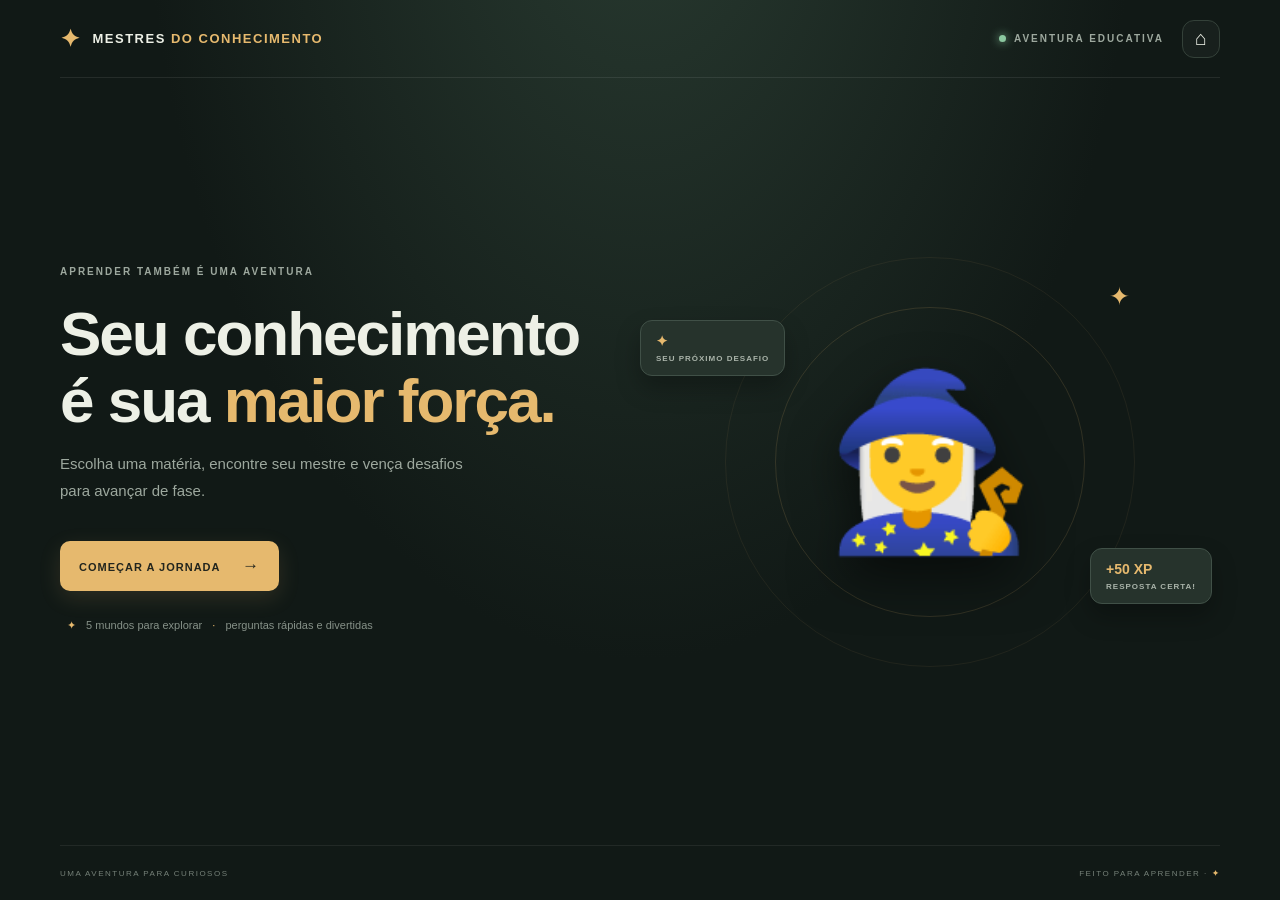
==== Mestres-do-Conhecimento-Novo/frontend/index.html @ e9094bcf "Add files via upload" ====
<!doctype html>
<html lang="pt-BR">
  <head>
    <meta charset="utf-8">
    <meta name="viewport" content="width=device-width,initial-scale=1">
    <meta name="theme-color" content="#17201d">
    <title>Mestres do Conhecimento</title>
    <link rel="stylesheet" href="style.css">
  </head>
  <body>
    <main class="app-shell">
      <header class="topbar">
        <a class="brand" href="#inicio">
          <span class="brand-mark">✦</span>
          <span>MESTRES <i>DO CONHECIMENTO</i>
          </span>
        </a>
        <div class="top-actions">
          <span class="online">
            <b></b> AVENTURA EDUCATIVA</span>
          <button class="sound-button" id="home-button" aria-label="Voltar ao início">⌂</button>
        </div>
      </header>

      <!-- Tela de entrada do jogo -->
      <section id="home-screen" class="screen home-screen">
        <div class="hero-copy">
          <span class="eyebrow">APRENDER TAMBÉM É UMA AVENTURA</span>
          <h1>Seu conhecimento<br>é sua <em>maior força.</em>
          </h1>
          <p>Escolha uma matéria, encontre seu mestre e vença desafios para avançar de fase.</p>
          <button class="primary-button" id="begin-button">COMEÇAR A JORNADA <span>→</span>
          </button>
          <div class="home-note">
            <span>✦</span> 5 mundos para explorar <span>·</span> perguntas rápidas e divertidas</div>
        </div>
        <div class="home-art" aria-hidden="true">
          <div class="sun-orbit orbit-one"></div>
          <div class="sun-orbit orbit-two"></div>
          <div class="big-star">✦</div>
          <div class="home-mascot">🧙‍♀️</div>
          <div class="floating-card card-top">✦ <small>SEU PRÓXIMO DESAFIO</small>
          </div>
          <div class="floating-card card-bottom">+50 XP <small>RESPOSTA CERTA!</small>
          </div>
        </div>
      </section>


      <!-- Lobby para escolher uma matéria -->
      <section id="select-screen" class="screen select-screen hidden">
        <div class="section-heading">
          <button class="text-back" data-screen="home">← Início</button>
          <span class="eyebrow">ESCOLHA SEU CAMINHO</span>
          <h1>Qual matéria vamos <em>desvendar?</em>
          </h1>
          <p>Conheça os heróis, escolha um mundo e prepare-se para enfrentar o chefe final.</p>
          <div class="lobby-count">
            <span>✦ 5 HERÓIS</span>
            <span>⚔ 25 MONSTROS</span>
            <span>👑 5 CHEFES FINAIS</span>
          </div>
        </div>
        <div class="subject-grid" id="subject-grid">
          <div class="loading">Carregando mundos...</div>
        </div>
      </section>


      <!-- Arena, pergunta e indicadores da partida -->
      <section id="game-screen" class="screen game-screen hidden">
        <div class="game-toolbar">
          <button class="text-back" id="change-subject">← Trocar matéria</button>
          <div class="round-pill" id="round-pill">DESAFIO 1</div>
          <button class="sound-button" id="restart-button" title="Recomeçar matéria">↻</button>
        </div>
        <div class="game-layout">
          <section class="battle-card">
            <div class="battle-meta">
              <span id="game-subject" class="subject-label">MATÉRIA</span>
              <span id="phase-label">FASE 1 / 5</span>
            </div>
            <div class="arena" id="arena">
              <div class="scene-backdrop" id="scene-backdrop">
                <span class="scene-label" id="scene-label"></span>
                <div class="scene-illustration" id="scene-illustration"></div>
                <div class="scene-items" id="scene-items"></div>
              </div>
              <div class="arena-glow"></div>
              <div class="character hero-character">
                <div id="hero-avatar" class="avatar hero-avatar" role="img" aria-label="Herói"></div>
                <strong id="hero-name">MESTRE</strong>
                <small id="hero-role">GUARDIÃO</small>
                <div class="health-meta">
                  <span>VIDA</span>
                  <b id="hero-hp-value">100 / 100</b>
                </div>
                <div class="health">
                  <i id="hero-health"></i>
                </div>
              </div>
              <div class="versus">VS</div>
              <div class="character boss-character">
                <div id="boss-avatar" class="avatar boss-avatar" role="img" aria-label="Monstro"></div>
                <strong id="boss-name">DESAFIO</strong>
                <small id="boss-role">MONSTRO DA FASE</small>
                <div class="health-meta">
                  <span>VIDA</span>
                  <b id="boss-hp-value">100 / 100</b>
                </div>
                <div class="health boss-health">
                  <i id="boss-health"></i>
                </div>
              </div>
            </div>
            <div class="quiz-area">
              <div class="quiz-title">
                <div>
                  <span class="eyebrow" id="question-kicker">PERGUNTA DO MESTRE</span>
                  <h2 id="question-text">Carregando pergunta...</h2>
                </div>
                <span id="reward" class="reward">+50 XP</span>
              </div>
              <div id="options" class="options-grid"></div>
              <div class="quiz-footer">
                <p id="feedback" aria-live="polite">Escolha uma resposta para atacar.</p>
                <div class="timer-wrap">
                  <span>⏱</span>
                  <b id="timer">30</b>
                  <small>SEG</small>
                </div>
              </div>
              <div class="helper-row">
                <button id="hint-button">💡 Mostrar dica</button>
                <button id="next-button" class="primary-button hidden">PRÓXIMA PERGUNTA →</button>
                <button id="leave-button" class="subtle-button">Sair do desafio</button>
              </div>
            </div>
          </section>

          <aside class="progress-card">
            <span class="eyebrow">SUA JORNADA</span>
            <h3 id="aside-subject">Escolha uma matéria</h3>
            <div class="xp-row">
              <span>Experiência</span>
              <b>
                <span id="xp">0</span> XP</b>
            </div>
            <div class="xp-track">
              <i id="xp-fill"></i>
            </div>
            <div class="progress-line">
              <span>Acertos</span>
              <b id="correct-count">0</b>
            </div>
            <div class="progress-line">
              <span>Desafios</span>
              <b id="challenge-count">0 / 5</b>
            </div>
            <div class="streak-box">
              <span>✦</span>
              <div>
                <b id="streak-count">0 em sequência</b>
                <small>Continue assim!</small>
              </div>
            </div>
            <div class="tip-box">
              <b>✧ DICA DO MESTRE</b>
              <p>Leia cada alternativa com calma. Você consegue!</p>
            </div>
          </aside>
        </div>

        <!-- Aproveitamento e revisão das respostas erradas -->
        <section id="phase-results" class="phase-results hidden" aria-live="polite">
          <div class="result-content">
            <span id="result-mark" class="result-mark">✦</span>
            <span id="result-eyebrow" class="eyebrow">FASE CONCLUÍDA</span>
            <h2 id="result-title">Sua jornada continua</h2>
            <p id="result-message" class="result-message"></p>
            <div class="result-subject">
              <span>APROVEITAMENTO EM</span>
              <strong id="result-subject">Matéria</strong>
            </div>
            <div class="accuracy-card">
              <div class="accuracy-heading">
                <span>Respostas corretas</span>
                <strong id="result-accuracy">0%</strong>
              </div>
              <div class="accuracy-track">
                <i id="result-progress"></i>
              </div>
              <p>
                <b id="result-correct">0 de 0</b> respostas corretas</p>
            </div>
            <div class="result-stats">
              <div>
                <span>✦</span>
                <b id="result-xp">0 XP</b>
                <small>experiência ganha</small>
              </div>
              <div>
                <span>⚡</span>
                <b id="result-streak">0</b>
                <small>maior sequência correta</small>
              </div>
            </div>
            <p id="result-boss" class="result-boss"></p>
            <p id="all-correct-note" class="all-correct-note hidden">Você acertou todas as perguntas!</p>
            <div id="wrong-answers" class="wrong-answers hidden">
              <h3>Revise as respostas que você errou</h3>
              <div id="wrong-answer-list"></div>
            </div>
            <div class="result-actions">
              <button id="result-retry" class="primary-button">JOGAR DE NOVO <span>↻</span>
              </button>
              <button id="result-lobby" class="subtle-button">ESCOLHER OUTRA MATÉRIA →</button>
            </div>
          </div>
        </section>

      </section>


      <!-- Rodapé do jogo -->
      <footer>
        <span>UMA AVENTURA PARA CURIOSOS</span>
        <span>FEITO PARA APRENDER · <b>✦</b>
        </span>
      </footer>
    </main>

    <!-- Mensagens temporárias do jogo -->
    <div id="toast" class="toast" role="status"></div>
    <script src="app.js"></script>
  </body>
</html>
---- Mestres-do-Conhecimento-Novo/frontend/style.css ----
/* Cores e estilos compartilhados */
:root {
  --ink: #edf0e6;
  --muted: #9da89e;
  --panel: #1b2420;
  --line: #344139;
  --gold: #e6b96e;
  --green: #8bc8a0;
  --red: #dd786d
}

* {
  box-sizing: border-box
}

body {
  margin: 0;
  background: radial-gradient(ellipse at 50% -20%,#293b31,#111916 55%);
  color: var(--ink);
  font-family: Inter,"Segoe UI",sans-serif;
  min-height: 100vh
}

.app-shell {
  width: min(1160px,calc(100% - 48px));
  min-height: 100vh;
  margin: auto;
  display: flex;
  flex-direction: column
}

.topbar {
  height: 78px;
  border-bottom: 1px solid #ffffff15;
  display: flex;
  align-items: center;
  justify-content: space-between
}

.brand {
  display: flex;
  gap: 11px;
  align-items: center;
  color: var(--ink);
  text-decoration: none;
  font-size: 13px;
  font-weight: 900;
  letter-spacing: 1.5px
}

.brand i {
  font-style: normal;
  color: var(--gold)
}

.brand-mark {
  color: var(--gold);
  font-size: 24px
}

.top-actions {
  display: flex;
  align-items: center;
  gap: 18px
}

.online,.eyebrow {
  font-size: 10px;
  letter-spacing: 2px;
  color: var(--muted);
  font-weight: 800
}

.online {
  display: flex;
  align-items: center;
  gap: 8px
}

.online b {
  width: 7px;
  height: 7px;
  border-radius: 50%;
  background: var(--green);
  box-shadow: 0 0 10px var(--green)
}

button {
  font: inherit;
  cursor: pointer
}

.sound-button {
  width: 38px;
  height: 38px;
  border-radius: 12px;
  border: 1px solid var(--line);
  background: #ffffff08;
  color: var(--ink);
  font-size: 20px
}

.screen {
  flex: 1;
  animation: appear .35s ease
}

@keyframes appear {
  from {
    opacity: 0;
    transform: translateY(8px)
  }
  to {
    opacity: 1;
    transform: none
  }
}

.hidden {
  display: none!important
}

/* Tela inicial e lobby */
.home-screen {
  display: grid;
  grid-template-columns: 1fr 1fr;
  align-items: center;
  min-height: 600px
}

.hero-copy {
  padding: 30px 0 60px
}

.hero-copy h1,.section-heading h1 {
  font-size: clamp(38px,5vw,62px);
  line-height: 1.08;
  letter-spacing: -2px;
  margin: 22px 0 16px
}

.hero-copy h1 em,.section-heading h1 em {
  font-style: normal;
  color: var(--gold)
}

.hero-copy p,.section-heading p {
  color: var(--muted);
  font-size: 15px;
  line-height: 1.8;
  max-width: 430px
}

.primary-button {
  background: var(--gold);
  border: 0;
  color: #22251e;
  padding: 15px 19px;
  border-radius: 10px;
  font-size: 11px;
  font-weight: 900;
  letter-spacing: 1px;
  box-shadow: 0 7px 22px #e6b96e22
}

.primary-button span {
  font-size: 17px;
  margin-left: 18px
}

.hero-copy>.primary-button {
  margin-top: 22px
}

.home-note {
  margin-top: 28px;
  color: #869188;
  font-size: 11px
}

.home-note span {
  color: var(--gold);
  padding: 0 7px
}

.home-art {
  height: 420px;
  position: relative;
  display: grid;
  place-items: center
}

.sun-orbit {
  position: absolute;
  border: 1px solid #e6b96e25;
  border-radius: 50%;
  width: 310px;
  height: 310px
}

.orbit-two {
  width: 410px;
  height: 410px;
  border-color: #e6b96e12
}

.big-star {
  position: absolute;
  top: 30px;
  right: 90px;
  font-size: 25px;
  color: var(--gold)
}

.home-mascot {
  position: relative;
  font-size: 170px;
  filter: drop-shadow(0 20px 25px #0008);
  z-index: 2
}

.floating-card {
  position: absolute;
  background: #26332c;
  border: 1px solid #405047;
  padding: 12px 15px;
  border-radius: 12px;
  color: var(--gold);
  font-size: 14px;
  font-weight: 900;
  z-index: 3;
  box-shadow: 0 12px 25px #0004
}

.floating-card small {
  display: block;
  color: #aab4aa;
  font-size: 8px;
  letter-spacing: 1px;
  margin-top: 5px
}

.card-top {
  top: 68px;
  left: 0
}

.card-bottom {
  right: 8px;
  bottom: 68px
}

.select-screen {
  padding: 45px 0
}

.section-heading {
  text-align: center
}

.section-heading h1 {
  font-size: 42px;
  margin: 15px 0 10px
}

.section-heading p {
  margin: 0 auto
}

.text-back {
  border: 0;
  background: none;
  color: var(--muted);
  font-size: 12px;
  font-weight: 700
}

.section-heading .text-back {
  position: absolute;
  left: max(24px,calc((100vw - 1160px)/2));
  top: 105px
}

.subject-grid {
  display: grid;
  grid-template-columns: repeat(5,1fr);
  gap: 14px;
  margin-top: 50px
}

.subject-card {
  --accent: var(--gold);
  text-align: left;
  background: linear-gradient(145deg,#25322b,#1b2420);
  border: 1px solid var(--line);
  border-radius: 17px;
  padding: 18px;
  color: var(--ink);
  min-height: 210px;
  transition: .2s;
  position: relative;
  overflow: hidden
}

.subject-card:hover {
  transform: translateY(-5px);
  border-color: var(--accent);
  box-shadow: 0 12px 30px #0003
}

.subject-icon {
  font-size: 28px;
  color: var(--accent)
}

.subject-avatar {
  font-size: 49px;
  margin: 13px 0 7px;
  display: block;
  filter: drop-shadow(0 8px 8px #0005)
}

.subject-card h3 {
  margin: 0 0 4px;
  font-size: 15px
}

.subject-card p {
  margin: 0;
  color: var(--muted);
  font-size: 9px;
  letter-spacing: 1px
}

.card-arrow {
  position: absolute;
  right: 17px;
  bottom: 17px;
  color: var(--accent)
}

.loading {
  grid-column: 1/-1;
  text-align: center;
  color: var(--muted)
}

.game-screen {
  padding: 22px 0 32px
}

.game-toolbar {
  display: flex;
  align-items: center;
  justify-content: space-between;
  margin-bottom: 18px
}

.round-pill {
  font-size: 10px;
  letter-spacing: 1.5px;
  color: var(--gold);
  border: 1px solid #e6b96e44;
  border-radius: 50px;
  padding: 9px 14px
}

.game-layout {
  display: grid;
  grid-template-columns: minmax(0,1fr) 245px;
  gap: 18px
}

.battle-card,.progress-card {
  background: var(--panel);
  border: 1px solid var(--line);
  border-radius: 17px;
  overflow: hidden
}

.battle-meta {
  height: 47px;
  padding: 0 20px;
  display: flex;
  align-items: center;
  justify-content: space-between;
  border-bottom: 1px solid #ffffff0e;
  color: var(--muted);
  font-size: 9px;
  letter-spacing: 1.4px
}

.subject-label {
  color: var(--gold);
  font-weight: 900
}

/* Arena, personagens e perguntas */
.arena {
  height: 235px;
  background: radial-gradient(ellipse at 50% 100%,#415541,#28392f 42%,#1b2923 80%);
  display: flex;
  align-items: end;
  justify-content: space-around;
  padding: 15px 12%;
  position: relative;
  overflow: hidden
}

.arena:before,.arena:after {
  content: "";
  position: absolute;
  bottom: -100px;
  border-radius: 50%;
  width: 250px;
  height: 180px;
  background: #18251e
}

.arena:before {
  left: -30px
}

.arena:after {
  right: -25px;
  width: 300px;
  background: #1b2b21
}

.arena-glow {
  position: absolute;
  left: 50%;
  top: 20px;
  width: 130px;
  height: 130px;
  transform: translateX(-50%);
  background: #e6b96e15;
  filter: blur(18px);
  border-radius: 50%
}

.character {
  position: relative;
  z-index: 1;
  display: flex;
  align-items: center;
  flex-direction: column;
  width: 34%
}

.avatar {
  font-size: 80px;
  height: 105px;
  line-height: 105px;
  filter: drop-shadow(0 12px 8px #0008);
  animation: float 3s ease-in-out infinite
}

.boss-avatar {
  animation-delay: -1.5s
}

.character strong {
  font-size: 10px;
  letter-spacing: 1px
}

.character small {
  font-size: 8px;
  letter-spacing: 1px;
  color: #aab5aa;
  margin: 5px 0 7px
}

.health {
  width: min(130px,90%);
  height: 6px;
  background: #101713;
  border-radius: 10px;
  overflow: hidden
}

.health i {
  display: block;
  width: 100%;
  height: 100%;
  background: var(--green);
  transition: width .4s
}

.boss-health i {
  background: var(--red)
}

.versus {
  position: absolute;
  top: 52px;
  left: 50%;
  transform: translateX(-50%);
  color: #f1dba8;
  font-size: 13px;
  font-weight: 900;
  letter-spacing: 3px
}

.quiz-area {
  padding: 21px 24px 17px
}

.quiz-title {
  display: flex;
  justify-content: space-between;
  gap: 18px;
  align-items: center
}

.quiz-title h2 {
  font-size: 19px;
  line-height: 1.4;
  margin: 7px 0 0
}

.reward {
  color: var(--green);
  font-size: 11px;
  font-weight: 900;
  background: #8bc8a015;
  padding: 9px 11px;
  border-radius: 8px;
  white-space: nowrap
}

.options-grid {
  display: grid;
  grid-template-columns: 1fr 1fr;
  gap: 9px;
  margin: 18px 0 12px
}

.option {
  background: #222d27;
  border: 1px solid #3a4940;
  color: var(--ink);
  padding: 12px;
  border-radius: 10px;
  text-align: left;
  font-size: 12px;
  transition: .18s
}

.option:hover:not(:disabled) {
  border-color: var(--gold);
  background: #2b382f
}

.option:disabled {
  cursor: default
}

.option .letter {
  color: var(--gold);
  font-weight: 900;
  padding-right: 10px
}

.option.correct {
  border-color: var(--green);
  background: #8bc8a01a
}

.option.wrong {
  border-color: var(--red);
  background: #dd786d18
}

.quiz-footer {
  display: flex;
  align-items: center;
  justify-content: space-between;
  min-height: 30px
}

.quiz-footer p {
  color: var(--muted);
  font-size: 11px;
  margin: 0
}

.timer-wrap {
  display: flex;
  align-items: center;
  gap: 4px;
  color: var(--gold)
}

.timer-wrap b {
  font-size: 15px
}

.timer-wrap small {
  font-size: 8px;
  color: var(--muted)
}

.helper-row {
  display: flex;
  align-items: center;
  gap: 10px;
  margin-top: 14px
}

.helper-row button {
  font-size: 10px;
  padding: 10px 13px;
  border-radius: 8px
}

.helper-row #hint-button {
  color: var(--gold);
  background: #e6b96e12;
  border: 1px solid #e6b96e35
}

.helper-row .primary-button {
  margin-left: auto
}

.subtle-button {
  background: none;
  border: 0;
  color: var(--muted)
}

.progress-card {
  padding: 21px
}

.progress-card h3 {
  margin: 9px 0 23px;
  font-size: 19px
}

.xp-row,.progress-line {
  display: flex;
  justify-content: space-between;
  font-size: 11px;
  margin: 13px 0;
  color: var(--muted)
}

.xp-row b {
  color: var(--gold)
}

.xp-track {
  height: 7px;
  background: #111916;
  border-radius: 8px;
  overflow: hidden
}

.xp-track i {
  display: block;
  width: 0;
  height: 100%;
  background: var(--gold);
  transition: width .3s
}

.progress-line b {
  color: var(--ink)
}

.streak-box {
  display: flex;
  gap: 12px;
  align-items: center;
  margin-top: 23px;
  padding: 13px;
  border-radius: 11px;
  background: #e6b96e10
}

.streak-box>span {
  font-size: 19px;
  color: var(--gold)
}

.streak-box b,.streak-box small {
  display: block;
  font-size: 10px
}

.streak-box small {
  color: var(--muted);
  margin-top: 4px
}

.tip-box {
  border-top: 1px solid var(--line);
  margin-top: 23px;
  padding-top: 17px
}

.tip-box b {
  font-size: 9px;
  letter-spacing: 1px;
  color: var(--green)
}

.tip-box p {
  font-size: 11px;
  color: var(--muted);
  line-height: 1.6
}

.toast {
  position: fixed;
  bottom: 25px;
  left: 50%;
  transform: translate(-50%,20px);
  opacity: 0;
  pointer-events: none;
  padding: 12px 17px;
  background: #2d3a32;
  border: 1px solid #526356;
  border-radius: 10px;
  color: var(--ink);
  font-size: 12px;
  transition: .2s;
  z-index: 5
}

.toast.show {
  opacity: 1;
  transform: translate(-50%,0)
}

footer {
  height: 55px;
  border-top: 1px solid #ffffff12;
  display: flex;
  justify-content: space-between;
  align-items: center;
  color: #758078;
  font-size: 8px;
  letter-spacing: 1.5px
}

footer b {
  color: var(--gold)
}

@keyframes float {
  50% {
    transform: translateY(-8px)
  }
}

.hit {
  animation: hit .35s
}

@keyframes hit {
  25% {
    transform: translateX(-8px) rotate(-4deg);
    filter: brightness(1.8)
  }
  60% {
    transform: translateX(7px) rotate(4deg)
  }
}

/* Layout adaptável para telas menores */
@media (max-width: 850px) {
  .subject-grid {
    grid-template-columns: repeat(3,1fr)
  }
  .game-layout {
    grid-template-columns: 1fr
  }
  .progress-card {
    display: grid;
    grid-template-columns: 1fr 1fr;
    gap: 0 18px
  }
  .progress-card>.eyebrow,.progress-card h3,.tip-box {
    grid-column: 1/-1
  }
  .tip-box {
    display: none
  }
  .home-art {
    height: 330px
  }
  .home-mascot {
    font-size: 135px
  }
  .orbit-two {
    width: 330px;
    height: 330px
  }
  .orbit-one {
    width: 250px;
    height: 250px
  }
}

/* Layout adaptável para telas menores */
@media (max-width: 560px) {
  .app-shell {
    width: calc(100% - 28px)
  }
  .topbar {
    height: 64px
  }
  .brand {
    font-size: 10px
  }
  .online {
    display: none
  }
  /* Tela inicial e lobby */
.home-screen {
    grid-template-columns: 1fr;
    min-height: auto;
    padding: 50px 0 20px
  }
  .hero-copy {
    padding: 0
  }
  .hero-copy h1 {
    font-size: 43px
  }
  .home-art {
    height: 280px;
    grid-row: 1
  }
  .home-mascot {
    font-size: 125px
  }
  .orbit-one {
    width: 220px;
    height: 220px
  }
  .orbit-two {
    width: 290px;
    height: 290px
  }
  .card-top {
    top: 23px
  }
  .card-bottom {
    bottom: 27px
  }
  .section-heading {
    text-align: left;
    padding-top: 20px
  }
  .section-heading h1 {
    font-size: 34px
  }
  .section-heading p {
    margin: 0
  }
  .section-heading .text-back {
    position: static;
    margin-bottom: 24px
  }
  .subject-grid {
    grid-template-columns: 1fr 1fr;
    gap: 9px;
    margin-top: 30px
  }
  .subject-card {
    min-height: 175px;
    padding: 13px
  }
  .subject-avatar {
    font-size: 38px;
    margin: 10px 0
  }
  .game-screen {
    padding-top: 15px
  }
  /* Arena, personagens e perguntas */
.arena {
    height: 205px;
    padding-left: 4%;
    padding-right: 4%
  }
  .avatar {
    font-size: 67px
  }
  .quiz-area {
    padding: 17px 14px
  }
  .quiz-title h2 {
    font-size: 16px
  }
  .options-grid {
    grid-template-columns: 1fr
  }
  .option {
    padding: 11px
  }
  .game-layout {
    gap: 10px
  }
  .progress-card {
    padding: 15px
  }
  .helper-row {
    flex-wrap: wrap
  }
  .helper-row .primary-button {
    margin-left: 0
  }
}

/* Retratos locais dos personagens e cenários por matéria */
.avatar {
  display: grid;
  place-items: center;
  width: 112px;
  height: 122px;
  line-height: normal;
  font-size: 0;
  filter: drop-shadow(0 12px 8px #0008);
  animation: float 3s ease-in-out infinite
}

.avatar svg {
  width: 100%;
  height: 100%;
  overflow: visible
}

.boss-avatar {
  animation-delay: -1.5s
}

.character strong {
  max-width: 180px;
  line-height: 1.35;
  text-align: center;
  font-size: 9px
}

.hero-avatar {
  width: 116px
}

.subject-avatar {
  width: 75px;
  height: 80px;
  display: grid;
  place-items: center;
  margin: 7px auto 6px
}

.subject-avatar svg {
  width: 100%;
  height: 100%;
  filter: drop-shadow(0 7px 7px #0007)
}

.hero-card-name {
  color: #d8c8a0!important;
  font-size: 10px!important;
  line-height: 1.45;
  min-height: 29px;
  letter-spacing: 0!important
}

.subject-card {
  display: flex;
  flex-direction: column
}

.subject-card>.subject-icon {
  align-self: flex-start
}

.subject-card h3 {
  font-size: 14px
}

.monster-roster {
  margin-top: 7px;
  border-top: 1px solid #ffffff12;
  padding-top: 8px;
  color: #bfc9be;
  font-size: 10px
}

.monster-roster summary {
  cursor: pointer;
  color: var(--accent);
  font-weight: 800
}

.monster-roster ol {
  margin: 8px 0 0;
  padding-left: 18px;
  line-height: 1.8
}

.monster-roster li::marker {
  color: var(--accent)
}

.subject-enter {
  margin-top: auto;
  padding: 9px 0 0;
  border: 0;
  background: none;
  color: var(--ink);
  text-align: left;
  font-size: 10px;
  font-weight: 800
}

.subject-enter span {
  color: var(--accent);
  padding-left: 5px
}

.scene-backdrop {
  position: absolute;
  inset: 0;
  z-index: 0;
  overflow: hidden;
  pointer-events: none
}

.scene-label {
  position: absolute;
  top: 13px;
  left: 50%;
  transform: translateX(-50%);
  font-size: 8px;
  font-weight: 900;
  letter-spacing: 2px;
  color: #f7e3b3;
  background: #11191666;
  border: 1px solid #ffffff22;
  padding: 6px 10px;
  border-radius: 30px;
  white-space: nowrap
}

.scene-object {
  position: absolute;
  bottom: 18px;
  font-size: 27px;
  opacity: .78;
  filter: drop-shadow(0 5px 4px #0007);
  animation: float 4s ease-in-out infinite
}

.scene-object-1 {
  left: 7%;
  bottom: 26px
}

.scene-object-2 {
  left: 28%;
  bottom: 11px;
  animation-delay: -1s
}

.scene-object-3 {
  right: 27%;
  bottom: 16px;
  animation-delay: -2s
}

.scene-object-4 {
  right: 7%;
  bottom: 31px;
  animation-delay: -.5s
}

.arena[data-world="library"] {
  background: radial-gradient(ellipse at 50% 80%,#664b72 0,#382e50 55%,#211f35 100%)
}

.arena[data-world="observatory"] {
  background: radial-gradient(ellipse at 50% 80%,#3b5d89 0,#263959 54%,#18243b 100%)
}

.arena[data-world="laboratory"] {
  background: radial-gradient(ellipse at 50% 80%,#367c67 0,#214b49 55%,#172d35 100%)
}

.arena[data-world="ruins"] {
  background: radial-gradient(ellipse at 50% 80%,#a17a4d 0,#634a3c 55%,#342f37 100%)
}

.arena[data-world="mountains"] {
  background: radial-gradient(ellipse at 50% 80%,#559384 0,#345a62 53%,#1a3443 100%)
}

.arena[data-world="observatory"]:after,.arena[data-world="library"]:after {
  background: #1d2635
}

.arena[data-world="ruins"]:after {
  background: #493a35
}

.arena[data-world="mountains"]:after {
  background: #263f45
}

.arena[data-world="laboratory"]:after {
  background: #1b3b35
}

.arena:before,.arena:after,.arena-glow {
  z-index: 0
}

.scene-backdrop {
  z-index: 1
}

.scene-object {
  top: 70px;
  bottom: auto;
  font-size: 25px
}

.character {
  z-index: 2
}

.versus {
  z-index: 3
}

/* Lobby ilustrado e identificação visual do chefe final */

.section-heading {
  max-width: 900px;
  margin: 0 auto
}

.section-heading h1 {
  font-size: clamp(36px,4.3vw,52px)
}

.lobby-count {
  display: flex;
  justify-content: center;
  gap: 10px;
  flex-wrap: wrap;
  margin-top: 22px
}

.lobby-count span {
  padding: 8px 12px;
  border: 1px solid #ffffff16;
  border-radius: 30px;
  background: #ffffff07;
  color: #c9d2c6;
  font-size: 9px;
  font-weight: 900;
  letter-spacing: 1px
}

.subject-grid {
  grid-template-columns: repeat(3,minmax(0,1fr));
  gap: 18px;
  max-width: 1120px;
  margin: 38px auto 30px;
  align-items: stretch
}

.subject-card {
  padding: 9px;
  min-height: 0;
  border-radius: 19px;
  background: linear-gradient(155deg,#26332c,#18211d 78%);
  border: 1px solid #ffffff18;
  box-shadow: 0 14px 36px #0002;
  transition: transform .24s,border-color .24s,box-shadow .24s
}

.subject-card:hover {
  transform: translateY(-6px);
  border-color: var(--accent);
  box-shadow: 0 20px 40px #0005,0 0 24px color-mix(in srgb,var(--accent) 13%,transparent)
}

.world-art {
  height: 152px;
  position: relative;
  overflow: hidden;
  border-radius: 13px;
  background: #293c35
}

.world-art[data-world="library"] {
  background: linear-gradient(150deg,#79599b,#3f3157)
}

.world-art[data-world="observatory"] {
  background: linear-gradient(150deg,#526f9e,#263852)
}

.world-art[data-world="laboratory"] {
  background: linear-gradient(150deg,#519b7b,#1d4d4a)
}

.world-art[data-world="ruins"] {
  background: linear-gradient(150deg,#bc9764,#624938)
}

.world-art[data-world="mountains"] {
  background: linear-gradient(150deg,#6ba99b,#294c5b)
}

.world-art-scene {
  position: absolute;
  inset: 0;
  opacity: .78
}

.world-art-scene svg {
  width: 100%;
  height: 100%
}

.world-number {
  position: absolute;
  top: 10px;
  left: 10px;
  border: 1px solid #ffffff44;
  background: #12191655;
  color: #fff2d5;
  padding: 6px 8px;
  border-radius: 20px;
  font-size: 8px;
  font-weight: 900;
  letter-spacing: 1px
}

.world-number i {
  font-style: normal;
  color: var(--accent)
}

.subject-avatar {
  position: absolute;
  bottom: -2px;
  left: 50%;
  transform: translateX(-50%);
  width: 104px;
  height: 112px;
  margin: 0;
  filter: drop-shadow(0 8px 10px #10171499)
}

.subject-avatar svg {
  width: 100%;
  height: 100%
}

.world-card-copy {
  padding: 14px 10px 8px
}

.world-label {
  font-size: 9px;
  letter-spacing: 1.6px;
  color: var(--accent);
  font-weight: 900
}

.world-card-copy h3 {
  font-size: 16px;
  line-height: 1.3;
  margin: 8px 0 3px
}

.hero-card-name {
  min-height: 0;
  margin: 0;
  color: #aeb9ae!important;
  font-size: 9px!important;
  letter-spacing: 1.1px!important;
  text-transform: uppercase
}

.world-location {
  font-size: 10px!important;
  color: #e2c581!important;
  margin: 11px 0 9px!important
}

.monster-roster {
  margin-top: 9px;
  padding-top: 9px;
  color: #c2cdc2
}

.monster-roster summary {
  font-size: 10px;
  list-style: none;
  display: flex;
  align-items: center;
  justify-content: space-between
}

.monster-roster summary::-webkit-details-marker {
  display: none
}

.monster-roster summary:after {
  content: "＋";
  font-size: 14px;
  color: var(--accent)
}

.monster-roster[open] summary:after {
  content: "−"
}

.monster-roster ol {
  padding-left: 19px;
  margin: 10px 0 4px;
  font-size: 10px;
  line-height: 1.8
}

.monster-roster li b {
  font-weight: 600
}

.monster-roster li.final-boss {
  color: #f4d58c;
  margin-top: 5px;
  padding-top: 6px;
  border-top: 1px solid #ffffff18
}

.monster-roster li.final-boss span {
  display: block;
  font-size: 8px;
  letter-spacing: 1px;
  font-weight: 900;
  color: #f2c35e
}

.subject-enter {
  width: 100%;
  padding: 12px 13px;
  margin-top: 13px;
  border: 1px solid color-mix(in srgb,var(--accent) 48%,transparent);
  border-radius: 10px;
  background: color-mix(in srgb,var(--accent) 14%,#17201d);
  color: var(--ink);
  display: flex;
  align-items: center;
  justify-content: space-between;
  font-size: 10px;
  letter-spacing: .3px;
  transition: .2s
}

.subject-enter:hover {
  background: var(--accent);
  color: #151a17
}

.scene-backdrop {
  z-index: 1
}

.scene-illustration {
  position: absolute;
  inset: 0;
  z-index: 1;
  opacity: .78;
  pointer-events: none
}

.scene-illustration svg {
  width: 100%;
  height: 100%
}

.scene-label {
  z-index: 4
}

.scene-items {
  position: relative;
  z-index: 2
}

.arena.final-battle {
  border-top: 2px solid #f1cf77;
  box-shadow: inset 0 0 50px #f1cf771c
}

.arena.final-battle .arena-glow {
  width: 210px;
  height: 180px;
  top: 8px;
  background: #ffd86c30;
  filter: blur(23px)
}

.arena.final-battle .boss-avatar {
  width: 140px;
  height: 145px;
  filter: drop-shadow(0 0 12px #ffda78aa) drop-shadow(0 12px 8px #0009);
  animation: bossPulse 1.8s ease-in-out infinite
}

.arena.final-battle .boss-health {
  height: 9px;
  box-shadow: 0 0 12px #ecb84c77
}

.arena.final-battle .boss-health i {
  background: linear-gradient(90deg,#fa776b,#ffc45e)
}

.arena.final-battle #boss-role {
  color: #f2ce78;
  font-weight: 900
}

.round-pill.final-round {
  background: #e7b84e;
  color: #292215;
  border-color: #f7d984;
  font-weight: 900;
  box-shadow: 0 0 20px #f1cf7744
}

#question-kicker.final-kicker {
  color: #f1c86d
}

.reward.medium-reward {
  color: #f6d07a;
  background: #f5c75a18
}

.boss-character strong {
  font-size: 10px
}

.world-art:after {
  content: "";
  position: absolute;
  inset: auto 0 0;
  height: 48px;
  background: linear-gradient(transparent,#10171477);
  pointer-events: none
}

@keyframes bossPulse {
  50% {
    transform: scale(1.08);
    filter: drop-shadow(0 0 19px #ffda78dd) drop-shadow(0 12px 8px #0009)
  }
}

/* Layout adaptável para telas menores */
@media (max-width: 850px) {
  .subject-grid {
    grid-template-columns: repeat(2,minmax(0,1fr));
    max-width: 700px
  }
  .world-art {
    height: 145px
  }
}

/* Layout adaptável para telas menores */
@media (max-width: 560px) {
  .select-screen {
    padding: 26px 0
  }
  .section-heading h1 {
    font-size: 34px
  }
  .lobby-count {
    justify-content: flex-start
  }
  .lobby-count span {
    font-size: 8px;
    padding: 7px 9px
  }
  .subject-grid {
    grid-template-columns: 1fr;
    max-width: 420px;
    margin-top: 25px
  }
  .subject-card {
    display: grid;
    grid-template-columns: 40% 60%;
    padding: 8px;
    align-items: stretch
  }
  .world-art {
    grid-row: 1 / span 2;
    height: 100%;
    min-height: 170px
  }
  .world-card-copy {
    padding: 10px
  }
  .subject-avatar {
    width: 90px;
    height: 100px
  }
  .world-card-copy h3 {
    font-size: 14px
  }
  .monster-roster ol {
    font-size: 9px
  }
  .arena.final-battle .boss-avatar {
    width: 112px;
    height: 125px
  }
}

.health-meta {
  display: flex;
  width: min(130px,90%);
  justify-content: space-between;
  margin: 4px 0;
  color: #d8e2d6;
  font-size: 8px;
  letter-spacing: .8px
}

.health-meta span {
  color: #aab5aa
}

.health-meta b {
  color: #f0d88f
}

.world-art-scene {
  opacity: .9;
  transform: scale(1.04);
  transform-origin: center bottom
}

.world-art-scene svg,.scene-illustration svg {
  filter: saturate(1.12) contrast(1.04)
}

.scene-illustration {
  opacity: .84
}

.scene-backdrop:after {
  content: "";
  position: absolute;
  inset: 48% 0 0;
  background: linear-gradient(transparent,#10191666);
  z-index: 1;
  pointer-events: none
}

.avatar svg {
  overflow: visible
}

.subject-avatar svg {
  filter: drop-shadow(0 9px 10px #05090888)
}

.world-art {
  isolation: isolate;
  box-shadow: inset 0 -34px 44px #10171455
}

.world-art:before {
  content: "";
  position: absolute;
  inset: -25%;
  z-index: 1;
  background: radial-gradient(ellipse at 50% 100%,#fff2 0,transparent 57%);
  pointer-events: none
}

/* Tela de aproveitamento e revisão final */
.phase-results {
  --result-accent: #e6b96e;
  position: relative;
  isolation: isolate;
  overflow: hidden;
  min-height: 570px;
  padding: 50px 22px 58px;
  border: 1px solid #ffffff18;
  border-radius: 20px;
  background: radial-gradient(ellipse at 50% 0,#e6b96e12,transparent 55%),linear-gradient(145deg,#202c26,#151d19 72%);
  text-align: center;
  animation: appear .4s ease
}

.phase-results[data-world="library"] {
  --result-accent: #c99aea
}

.phase-results[data-world="observatory"] {
  --result-accent: #8ec7f0
}

.phase-results[data-world="laboratory"] {
  --result-accent: #8fdca7
}

.phase-results[data-world="ruins"] {
  --result-accent: #e6b06f
}

.phase-results[data-world="mountains"] {
  --result-accent: #8de0d0
}

.result-content {
  max-width: 580px;
  margin: 0 auto
}

.result-mark {
  width: 58px;
  height: 58px;
  display: grid;
  place-items: center;
  margin: 0 auto 15px;
  border: 1px solid var(--result-accent);
  border-radius: 18px;
  background: #ffffff0d;
  color: var(--result-accent);
  font-size: 27px;
  box-shadow: 0 0 36px #e6b96e22
}

#result-eyebrow {
  color: var(--result-accent)
}

.result-content h2 {
  margin: 11px 0 8px;
  font-size: clamp(28px,4vw,40px)
}

.result-message {
  max-width: 430px;
  margin: 0 auto;
  color: var(--muted);
  font-size: 13px;
  line-height: 1.7
}

.result-subject {
  display: flex;
  justify-content: center;
  gap: 9px;
  margin: 25px 0 13px;
  color: #aab5aa;
  font-size: 9px;
  font-weight: 800;
  letter-spacing: 1.5px
}

.result-subject strong {
  color: var(--result-accent);
  font-size: 12px
}

.accuracy-card {
  padding: 20px 22px;
  border: 1px solid #ffffff21;
  border-radius: 15px;
  background: #0f171399;
  text-align: left
}

.accuracy-heading {
  display: flex;
  justify-content: space-between;
  align-items: center;
  color: #d5ddd3;
  font-size: 12px
}

.accuracy-heading strong {
  color: var(--result-accent);
  font-size: 30px
}

.accuracy-track {
  height: 10px;
  margin: 11px 0;
  border-radius: 20px;
  background: #0b100e;
  overflow: hidden
}

.accuracy-track i {
  display: block;
  width: 0;
  height: 100%;
  border-radius: inherit;
  background: var(--result-accent);
  transition: width .8s
}

.accuracy-card p {
  margin: 0;
  color: var(--muted);
  font-size: 10px
}

.accuracy-card p b {
  color: var(--ink)
}

.result-stats {
  display: grid;
  grid-template-columns: 1fr 1fr;
  gap: 11px;
  margin-top: 12px
}

.result-stats>div {
  display: grid;
  grid-template-columns: 26px 1fr;
  grid-template-rows: auto auto;
  align-items: center;
  padding: 13px 15px;
  border: 1px solid #ffffff13;
  border-radius: 12px;
  background: #ffffff06;
  text-align: left
}

.result-stats>div>span {
  grid-row: 1 / span 2;
  color: var(--result-accent)
}

.result-stats b {
  font-size: 12px
}

.result-stats small {
  margin-top: 3px;
  color: var(--muted);
  font-size: 9px
}

.result-boss {
  margin: 18px 0;
  color: #c6d0c4;
  font-size: 10px
}

.all-correct-note {
  margin: 15px;
  color: #9fe0ad;
  font-size: 12px;
  font-weight: 800
}

.wrong-answers {
  margin: 18px 0;
  text-align: left
}

.wrong-answers h3 {
  margin: 0 0 10px;
  color: #f2d18c;
  font-size: 13px
}

.wrong-answer-item {
  padding: 13px 14px;
  margin: 8px 0;
  border: 1px solid #ffffff15;
  border-radius: 11px;
  background: #0f171399
}

.wrong-answer-item>b {
  display: block;
  color: #e2e9df;
  font-size: 11px;
  line-height: 1.55
}

.wrong-answer-item p {
  margin: 7px 0 0;
  color: #b0bbb0;
  font-size: 10px
}

.wrong-answer-item .right-answer {
  color: #93d4a1;
  font-weight: 800
}

.result-actions {
  display: flex;
  justify-content: center;
  align-items: center;
  gap: 15px;
  flex-wrap: wrap;
  margin-top: 24px
}

.result-actions .primary-button {
  padding: 14px 17px
}

.result-actions .subtle-button {
  padding: 12px;
  font-size: 9px;
  letter-spacing: .6px
}

/* Layout adaptável para telas menores */
@media (max-width: 560px) {
  /* Tela de aproveitamento e revisão final */
.phase-results {
    min-height: 0;
    padding: 36px 14px 40px
  }
  .accuracy-card {
    padding: 16px
  }
  .result-actions {
    flex-direction: column
  }
  .result-actions button {
    width: 100%
  }
  .result-subject {
    flex-wrap: wrap
  }
}
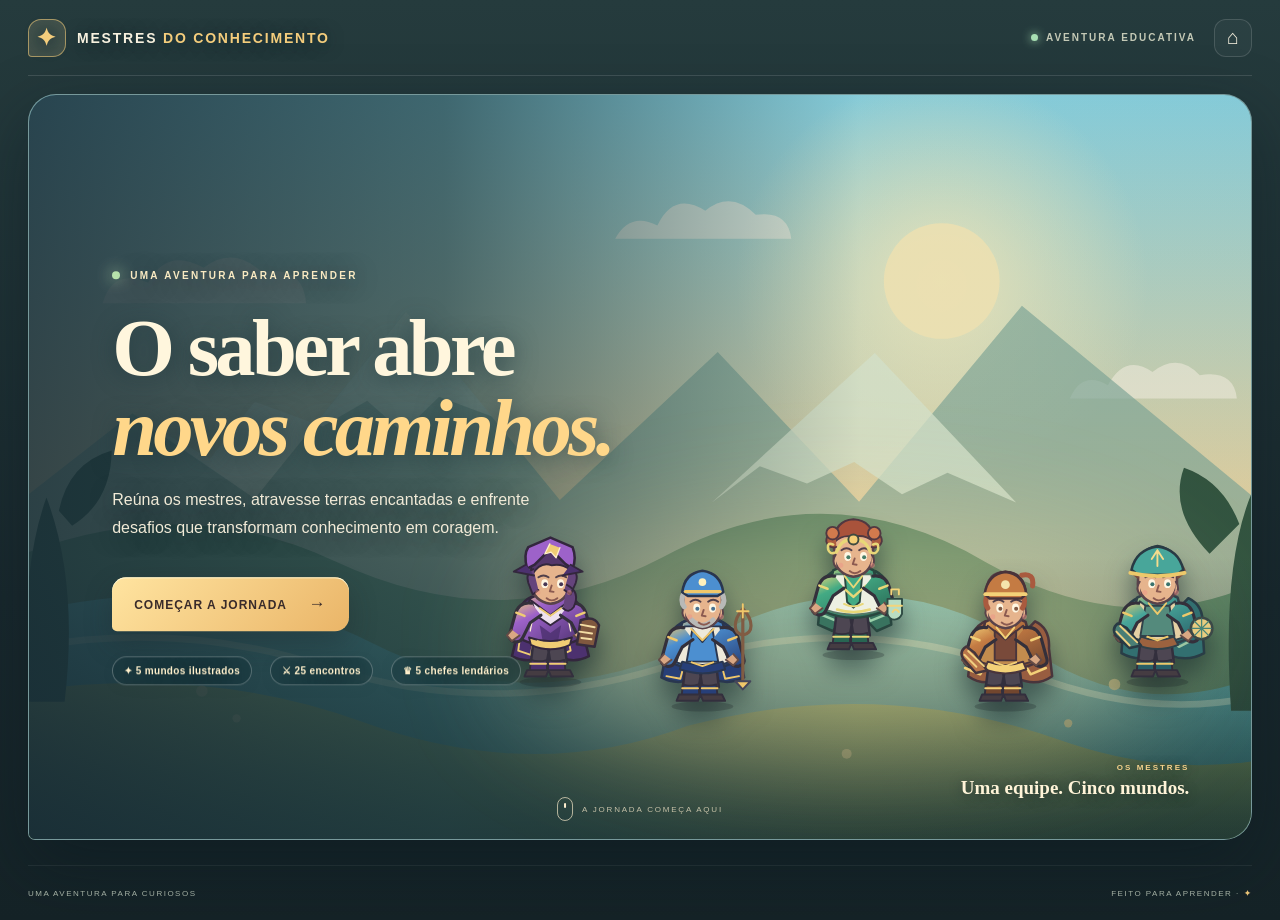
==== commit 2000f93a: "Alterações no codigo" ====
--- a/Mestres-do-Conhecimento-Novo/frontend/index.html
+++ b/Mestres-do-Conhecimento-Novo/frontend/index.html
@@ -24,26 +24,40 @@
 
       <!-- Tela de entrada do jogo -->
       <section id="home-screen" class="screen home-screen">
-        <div class="hero-copy">
-          <span class="eyebrow">APRENDER TAMBÉM É UMA AVENTURA</span>
-          <h1>Seu conhecimento<br>é sua <em>maior força.</em>
-          </h1>
-          <p>Escolha uma matéria, encontre seu mestre e vença desafios para avançar de fase.</p>
-          <button class="primary-button" id="begin-button">COMEÇAR A JORNADA <span>→</span>
-          </button>
-          <div class="home-note">
-            <span>✦</span> 5 mundos para explorar <span>·</span> perguntas rápidas e divertidas</div>
-        </div>
-        <div class="home-art" aria-hidden="true">
-          <div class="sun-orbit orbit-one"></div>
-          <div class="sun-orbit orbit-two"></div>
-          <div class="big-star">✦</div>
-          <div class="home-mascot">🧙‍♀️</div>
-          <div class="floating-card card-top">✦ <small>SEU PRÓXIMO DESAFIO</small>
-          </div>
-          <div class="floating-card card-bottom">+50 XP <small>RESPOSTA CERTA!</small>
-          </div>
-        </div>
+        <div class="home-landscape" aria-hidden="true">
+          <svg viewBox="0 0 1600 900" preserveAspectRatio="xMidYMid slice">
+            <defs>
+              <linearGradient id="home-sky" x1="0" y1="0" x2="0" y2="1"><stop stop-color="#8ed8e7"/><stop offset=".58" stop-color="#f3d9a2"/><stop offset="1" stop-color="#e89d73"/></linearGradient>
+              <linearGradient id="home-water" x1="0" y1="0" x2="0" y2="1"><stop stop-color="#72c6c0"/><stop offset="1" stop-color="#377b80"/></linearGradient>
+              <linearGradient id="home-field" x1="0" y1="0" x2="0" y2="1"><stop stop-color="#a8bc6a"/><stop offset="1" stop-color="#506d4b"/></linearGradient>
+              <radialGradient id="home-sun"><stop stop-color="#fff4c4" stop-opacity=".9"/><stop offset="1" stop-color="#fff4c4" stop-opacity="0"/></radialGradient>
+            </defs>
+            <rect width="1600" height="900" fill="url(#home-sky)"/>
+            <circle cx="1165" cy="225" r="250" fill="url(#home-sun)"/><circle cx="1165" cy="225" r="70" fill="#fff0bd" opacity=".9"/>
+            <g fill="#fff8e9" opacity=".62"><path d="M150 252q12-43 55-25 23-43 67-18 36-27 70 5 51-8 54 38H150z"/><path d="M770 174q18-33 51-16 20-42 58-18 31-25 61 5 39-6 43 29H770z"/><path d="M1320 367q15-34 46-16 21-39 54-16 31-24 57 4 41-7 45 28h-202z"/></g>
+            <path d="M0 530 186 385l148 103 183-226 186 228 191-179 171 181 197-237 338 279v216H0z" fill="#83ac9d" opacity=".66"/>
+            <path d="m190 390 144 98 183-226 104 127-64-24-44 43-43-38-54 31-82-30-54 69zM887 493l197-181 171 181-83-36-55 26-58-39-57 26-57-21z" fill="#e4f0d7" opacity=".76"/>
+            <path d="M0 579q226-111 431-15t397-5q197-108 392 7 199 111 380-5v339H0z" fill="#638d68"/>
+            <path d="M0 641q274-81 474 21t415-9q205-104 386 20 155 102 325 4v223H0z" fill="url(#home-water)"/>
+            <path d="M0 682q214-56 416 9t410 2q226-76 443 7 174 68 331 12" fill="none" stroke="#d2f0d6" stroke-opacity=".62" stroke-width="8"/>
+            <path d="M0 730q255-48 463 28t395 5q231-60 449 17 156 55 293 12v108H0z" fill="url(#home-field)"/>
+            <g fill="#345640"><path d="M58 734q-8-160 24-247 39 102 22 247zM25 565q-48-53-32-103 47 15 68 65zm72-62q12-58 64-73-1 62-48 91zM1515 745q-12-178 26-266 37 101 20 266zM1489 555q-50-52-31-104 47 16 67 68zm70-61q14-58 65-72-2 61-49 89z"/></g>
+            <g fill="#e9d58f" opacity=".82"><circle cx="270" cy="721" r="7"/><circle cx="312" cy="754" r="5"/><circle cx="1374" cy="713" r="7"/><circle cx="1318" cy="760" r="5"/><circle cx="1050" cy="797" r="6"/></g>
+          </svg>
+        </div>
+        <div class="home-copy">
+          <span class="eyebrow home-eyebrow"><i></i> UMA AVENTURA PARA APRENDER</span>
+          <h1>O saber abre<br><em>novos caminhos.</em></h1>
+          <p>Reúna os mestres, atravesse terras encantadas e enfrente desafios que transformam conhecimento em coragem.</p>
+          <button class="primary-button home-start" id="begin-button">COMEÇAR A JORNADA <span>→</span></button>
+          <div class="home-facts"><span>✦ 5 mundos ilustrados</span><span>⚔ 25 encontros</span><span>♛ 5 chefes lendários</span></div>
+        </div>
+        <div class="home-party" aria-label="Os cinco mestres da jornada">
+          <div class="home-party-glow"></div>
+          <div id="home-characters" class="home-characters"></div>
+          <div class="home-party-caption"><span>OS MESTRES</span><b>Uma equipe. Cinco mundos.</b></div>
+        </div>
+        <div class="home-scroll-cue" aria-hidden="true"><span></span> A JORNADA COMEÇA AQUI</div>
       </section>
 
 
@@ -74,11 +88,35 @@
           <div class="round-pill" id="round-pill">DESAFIO 1</div>
           <button class="sound-button" id="restart-button" title="Recomeçar matéria">↻</button>
         </div>
+
+        <section id="journey-screen" class="journey-screen hidden" aria-live="polite">
+          <div class="journey-art" id="journey-art" aria-hidden="true"></div>
+          <div class="journey-copy">
+            <span class="eyebrow" id="journey-kicker">A JORNADA CONTINUA</span>
+            <h2 id="journey-title">A trilha se abre diante de você</h2>
+            <p id="journey-narrative"></p>
+            <div class="journey-destination"><span>PRÓXIMO ENCONTRO</span><b id="journey-destination-name"></b></div>
+            <div class="journey-choices">
+              <button id="journey-rest" class="journey-choice">
+                <span class="journey-choice-icon">✧</span><span><b>Acampar sob as lanternas</b><small>Recupere 20 pontos de vida antes de seguir.</small></span><i>→</i>
+              </button>
+              <button id="journey-study" class="journey-choice">
+                <span class="journey-choice-icon">⌘</span><span><b>Estudar os ecos do caminho</b><small>Ganhe 25 XP e siga com novas ideias.</small></span><i>→</i>
+              </button>
+            </div>
+          </div>
+          <div class="journey-route" id="journey-route" aria-label="Progresso da jornada"></div>
+        </section>
         <div class="game-layout">
           <section class="battle-card">
             <div class="battle-meta">
               <span id="game-subject" class="subject-label">MATÉRIA</span>
               <span id="phase-label">FASE 1 / 5</span>
+            </div>
+            <div class="challenge-banner">
+              <span class="challenge-glyph">✧</span>
+              <span><b id="challenge-name">Duelo de abertura</b><small id="challenge-rule">30 segundos para responder.</small></span>
+              <span class="challenge-tag">REGRA DO ENCONTRO</span>
             </div>
             <div class="arena" id="arena">
               <div class="scene-backdrop" id="scene-backdrop">
@@ -104,6 +142,7 @@
                 <div id="boss-avatar" class="avatar boss-avatar" role="img" aria-label="Monstro"></div>
                 <strong id="boss-name">DESAFIO</strong>
                 <small id="boss-role">MONSTRO DA FASE</small>
+                <span id="boss-ability" class="boss-ability hidden"></span>
                 <div class="health-meta">
                   <span>VIDA</span>
                   <b id="boss-hp-value">100 / 100</b>
--- a/Mestres-do-Conhecimento-Novo/frontend/style.css
+++ b/Mestres-do-Conhecimento-Novo/frontend/style.css
@@ -1854,3 +1854,1502 @@
     flex-wrap: wrap
   }
 }
+/* Direção de arte da jornada: fantasia ilustrada, luz quente e leitura clara. */
+:root {
+  --ink: #f7f1df;
+  --muted: #c4c9b6;
+  --panel: #20312f;
+  --line: #ffffff24;
+  --gold: #f4cd7c;
+  --green: #a8dfb3;
+  --red: #f18b79;
+  --sky: #83cbd0;
+  --deep: #18292e;
+}
+
+body {
+  background: linear-gradient(180deg, #253b3d 0%, #19282d 65%, #152327 100%);
+  color: var(--ink);
+  font-family: "Trebuchet MS", "Segoe UI", sans-serif;
+}
+
+.app-shell {
+  width: min(1440px, calc(100% - 56px));
+}
+
+.topbar {
+  height: 76px;
+  border-color: #ffffff20;
+}
+
+.brand {
+  font-size: 14px;
+  letter-spacing: 1.8px;
+  text-shadow: 0 2px 16px #0d2228aa;
+}
+
+.brand-mark {
+  display: grid;
+  width: 38px;
+  height: 38px;
+  place-items: center;
+  border: 1px solid #f4cd7c99;
+  border-radius: 13px 13px 13px 4px;
+  background: #fff0bb18;
+  box-shadow: inset 0 0 20px #f4cd7c18;
+}
+
+.sound-button,
+.text-back,
+.subtle-button,
+.primary-button,
+.option,
+.subject-enter,
+.journey-choice,
+#hint-button {
+  transition: transform .2s ease, background .2s ease, border-color .2s ease, box-shadow .2s ease;
+}
+
+button:focus-visible,
+a:focus-visible,
+summary:focus-visible {
+  outline: 3px solid #ffe49c;
+  outline-offset: 3px;
+}
+
+.primary-button {
+  border-radius: 14px 14px 14px 5px;
+  background: linear-gradient(135deg, #ffe4a0, #eab568);
+  color: #392b2a;
+  font-size: 12px;
+  box-shadow: 0 12px 28px #1b232855, inset 0 1px #fff9d8;
+}
+
+.primary-button:hover {
+  transform: translateY(-2px);
+  box-shadow: 0 16px 34px #121c2080, inset 0 1px #fff9d8;
+}
+
+/* Abertura com paisagem em camadas e os cinco heróis do jogo. */
+.home-screen {
+  display: block;
+  position: relative;
+  isolation: isolate;
+  min-height: min(770px, calc(100svh - 154px));
+  margin: 18px 0 25px;
+  overflow: hidden;
+  border: 1px solid #ffffff35;
+  border-radius: 28px 28px 28px 7px;
+  background: #537e80;
+  box-shadow: 0 25px 68px #08171e66;
+}
+
+.home-landscape,
+.home-landscape::after {
+  position: absolute;
+  inset: 0;
+}
+
+.home-landscape svg {
+  width: 100%;
+  height: 100%;
+  object-fit: cover;
+}
+
+.home-landscape::after {
+  content: "";
+  background: linear-gradient(90deg, #182d37dc 0%, #203c42b8 34%, #203b3b16 68%), linear-gradient(0deg, #152a2cbd 0%, transparent 38%);
+}
+
+.home-copy {
+  position: absolute;
+  z-index: 3;
+  left: clamp(30px, 6.5vw, 100px);
+  top: 50%;
+  width: min(520px, 46%);
+  transform: translateY(-48%);
+  text-shadow: 0 3px 22px #19313788;
+}
+
+.home-eyebrow {
+  display: inline-flex;
+  align-items: center;
+  gap: 10px;
+  color: #f9eac2;
+  font-size: 10px;
+  letter-spacing: 2.3px;
+}
+
+.home-eyebrow i {
+  width: 8px;
+  height: 8px;
+  border-radius: 50%;
+  background: #b8e4ad;
+  box-shadow: 0 0 16px #d9ffc5;
+}
+
+.home-copy h1 {
+  margin: 25px 0 18px;
+  color: #fff6dd;
+  font-family: Georgia, "Times New Roman", serif;
+  font-size: clamp(54px, 6.3vw, 88px);
+  font-weight: 700;
+  line-height: .99;
+  letter-spacing: -3.7px;
+}
+
+.home-copy h1 em {
+  color: #ffd78a;
+  font-style: italic;
+}
+
+.home-copy p {
+  max-width: 460px;
+  color: #f1ead7;
+  font-size: 16px;
+  line-height: 1.8;
+}
+
+.home-start {
+  margin-top: 18px;
+  padding: 17px 22px;
+}
+
+.home-facts {
+  display: flex;
+  flex-wrap: wrap;
+  gap: 9px 18px;
+  margin-top: 25px;
+  color: #fff0cb;
+  font-size: 10px;
+  font-weight: 800;
+  letter-spacing: .35px;
+}
+
+.home-facts span {
+  padding: 8px 11px;
+  border: 1px solid #ffffff42;
+  border-radius: 20px;
+  background: #16353b55;
+  backdrop-filter: blur(8px);
+}
+
+.home-party {
+  position: absolute;
+  z-index: 2;
+  right: 2%;
+  bottom: 4%;
+  display: flex;
+  width: min(61%, 790px);
+  height: 70%;
+  align-items: end;
+  justify-content: center;
+}
+
+.home-party-glow {
+  position: absolute;
+  right: 7%;
+  bottom: 9%;
+  width: 88%;
+  height: 44%;
+  border-radius: 50%;
+  background: #ffe7a65c;
+  filter: blur(60px);
+}
+
+.home-characters {
+  position: relative;
+  z-index: 1;
+  display: flex;
+  width: 100%;
+  height: 86%;
+  align-items: end;
+  justify-content: center;
+  gap: clamp(0px, 1vw, 14px);
+}
+
+.home-party-member {
+  position: relative;
+  display: grid;
+  width: 20%;
+  height: 88%;
+  align-items: end;
+  filter: drop-shadow(0 16px 12px #12262a88);
+  animation: party-breathe 4s ease-in-out infinite;
+}
+
+.home-party-member:nth-child(even) {
+  height: 77%;
+  animation-delay: -1.4s;
+}
+
+.home-party-member:nth-child(3) {
+  height: 100%;
+  z-index: 2;
+  animation-delay: -.7s;
+}
+
+.home-party-member svg {
+  width: 100%;
+  height: 100%;
+  overflow: visible;
+}
+
+.home-party-caption {
+  position: absolute;
+  right: 5%;
+  bottom: 2%;
+  display: flex;
+  flex-direction: column;
+  gap: 5px;
+  color: #fff4d8;
+  text-align: right;
+  text-shadow: 0 2px 12px #182729aa;
+}
+
+.home-party-caption span {
+  color: #f5d28c;
+  font-size: 8px;
+  font-weight: 900;
+  letter-spacing: 2px;
+}
+
+.home-party-caption b {
+  font-family: Georgia, serif;
+  font-size: 19px;
+}
+
+.home-scroll-cue {
+  position: absolute;
+  z-index: 4;
+  left: 50%;
+  bottom: 18px;
+  display: flex;
+  align-items: center;
+  gap: 9px;
+  color: #fff0d0b8;
+  font-size: 8px;
+  letter-spacing: 1.8px;
+  transform: translateX(-50%);
+}
+
+.home-scroll-cue span {
+  width: 16px;
+  height: 24px;
+  border: 1px solid #fff0d0aa;
+  border-radius: 10px;
+}
+
+.home-scroll-cue span::after {
+  display: block;
+  width: 2px;
+  height: 5px;
+  margin: 5px auto;
+  border-radius: 2px;
+  background: #fff0d0;
+  content: "";
+}
+
+@keyframes party-breathe {
+  50% { transform: translateY(-7px); }
+}
+
+/* Mapa de mundos com paisagem de capa, personagem e leitura de progresso. */
+.select-screen {
+  padding: 42px 0 50px;
+}
+
+.section-heading h1 {
+  font-family: Georgia, "Times New Roman", serif;
+  color: #fff3d6;
+}
+
+.section-heading h1 em {
+  color: #f4cd7c;
+}
+
+.section-heading p {
+  max-width: 580px;
+  color: #c9d2c3;
+}
+
+.lobby-count span {
+  background: #ffffff0b;
+  color: #e7ead9;
+}
+
+.subject-grid {
+  grid-template-columns: repeat(3, minmax(0, 1fr));
+  max-width: 1210px;
+  gap: 22px;
+  margin-top: 42px;
+}
+
+.subject-card {
+  padding: 10px;
+  border-color: #d3e5d029;
+  border-radius: 22px 22px 22px 7px;
+  background: linear-gradient(155deg, #2b4140, #1b2c31 78%);
+  box-shadow: 0 15px 38px #06191f4a;
+}
+
+.subject-card:hover {
+  box-shadow: 0 22px 48px #06191f70, 0 0 24px color-mix(in srgb, var(--accent) 18%, transparent);
+}
+
+.world-art {
+  height: 186px;
+  border-radius: 16px 16px 16px 5px;
+  background: #354953;
+}
+
+.world-art-scene {
+  opacity: 1;
+}
+
+.world-art-scene svg {
+  transition: transform .55s ease;
+}
+
+.subject-card:hover .world-art-scene svg {
+  transform: scale(1.06);
+}
+
+.subject-avatar {
+  width: 134px;
+  height: 144px;
+  filter: drop-shadow(0 11px 11px #101714bb);
+}
+
+.world-number {
+  border-color: #ffffff54;
+  background: #17282db0;
+  backdrop-filter: blur(7px);
+}
+
+.world-card-copy {
+  padding: 16px 13px 10px;
+}
+
+.world-label {
+  letter-spacing: 1.7px;
+}
+
+.world-card-copy h3 {
+  color: #fff1d0;
+  font-family: Georgia, "Times New Roman", serif;
+  font-size: 19px;
+}
+
+.world-location {
+  color: #e9c986 !important;
+  font-size: 11px !important;
+}
+
+.monster-roster {
+  border-top: 1px solid #ffffff18;
+}
+
+.monster-roster summary {
+  min-height: 34px;
+  color: #e7e8d9;
+  cursor: pointer;
+}
+
+.subject-enter {
+  min-height: 46px;
+  margin-top: 14px;
+  border-radius: 12px 12px 12px 5px;
+  background: color-mix(in srgb, var(--accent) 18%, #1a2d31);
+  font-size: 11px;
+  font-weight: 800;
+}
+
+.subject-enter:hover {
+  transform: translateY(-2px);
+  box-shadow: 0 8px 18px #0b151a5c;
+}
+
+/* Campo de batalha e perguntas: personagens maiores, HUD e regras legíveis. */
+.game-screen {
+  padding-top: 25px;
+}
+
+.game-toolbar {
+  margin-bottom: 20px;
+}
+
+.round-pill {
+  border-color: #f4cd7c66;
+  background: #f4cd7c0c;
+  font-size: 10px;
+}
+
+.game-layout {
+  grid-template-columns: minmax(0, 1fr) 290px;
+  gap: 22px;
+}
+
+.battle-card,
+.progress-card {
+  border-color: #cfe1d02b;
+  border-radius: 22px 22px 22px 7px;
+  background: linear-gradient(150deg, #253936, #192a2e 78%);
+  box-shadow: 0 18px 46px #07171d3d;
+}
+
+.battle-meta {
+  height: 52px;
+  border-color: #ffffff17;
+  font-size: 10px;
+}
+
+.challenge-banner {
+  display: flex;
+  min-height: 60px;
+  align-items: center;
+  gap: 12px;
+  padding: 10px 20px;
+  border-bottom: 1px solid #ffffff16;
+  background: linear-gradient(90deg, #f4cd7c0b, transparent 72%);
+}
+
+.challenge-banner.boss-challenge {
+  background: linear-gradient(90deg, #ee86602a, #f4cd7c0b 65%, transparent);
+}
+
+.challenge-glyph {
+  display: grid;
+  width: 34px;
+  height: 34px;
+  flex: 0 0 34px;
+  place-items: center;
+  border: 1px solid #f4cd7c47;
+  border-radius: 12px 12px 12px 4px;
+  color: #ffdc92;
+  background: #f4cd7c12;
+  font-size: 19px;
+}
+
+.challenge-banner b,
+.challenge-banner small {
+  display: block;
+}
+
+.challenge-banner b {
+  color: #fff1d0;
+  font-size: 11px;
+}
+
+.challenge-banner small {
+  margin-top: 4px;
+  color: #bdc8b8;
+  font-size: 10px;
+}
+
+.challenge-tag {
+  margin-left: auto;
+  color: #a9bbad;
+  font-size: 8px;
+  font-weight: 900;
+  letter-spacing: 1.4px;
+}
+
+.arena {
+  height: 390px;
+  padding: 14px 8% 10px;
+  background-color: #2d4847;
+  background-image: linear-gradient(180deg, #182a3444, #182a3422), radial-gradient(ellipse at 50% 94%, #70865b 0, #405f55 42%, #223d49 100%);
+}
+
+.arena::before,
+.arena::after {
+  bottom: -106px;
+  width: 44%;
+  height: 190px;
+  background: #1d3839;
+}
+
+.arena::before {
+  left: -7%;
+}
+
+.arena::after {
+  right: -8%;
+  width: 48%;
+  background: #234442;
+}
+
+.arena[data-stage="2"]::before,
+.arena[data-stage="2"]::after {
+  background: #294b42;
+}
+
+.arena[data-stage="3"]::before,
+.arena[data-stage="3"]::after {
+  background: #28424b;
+}
+
+.arena[data-stage="4"]::before,
+.arena[data-stage="4"]::after {
+  background: #2c3546;
+}
+
+.arena[data-stage="5"]::before,
+.arena[data-stage="5"]::after {
+  background: #3b354a;
+}
+
+.arena-glow {
+  top: 28px;
+  width: 230px;
+  height: 170px;
+  background: #f5d48737;
+  filter: blur(28px);
+}
+
+.character {
+  width: 38%;
+  min-width: 175px;
+  padding-bottom: 8px;
+}
+
+.character .avatar {
+  width: min(100%, 200px);
+  height: 230px;
+  line-height: normal;
+  font-size: 0;
+  filter: drop-shadow(0 15px 13px #081b20a8);
+}
+
+.character .avatar svg {
+  display: block;
+  width: 100%;
+  height: 100%;
+  overflow: visible;
+}
+
+.boss-character .avatar {
+  width: min(100%, 218px);
+  height: 246px;
+}
+
+.character strong {
+  color: #fff5d8;
+  font-size: 11px;
+  letter-spacing: .8px;
+  text-shadow: 0 2px 10px #10191b;
+}
+
+.character small {
+  color: #d0d7c7;
+  font-size: 9px;
+}
+
+.boss-ability {
+  max-width: 230px;
+  margin: 2px 0 6px;
+  padding: 5px 9px;
+  border: 1px solid #f4cd7c70;
+  border-radius: 9px;
+  color: #ffe2a2;
+  background: #1c252caa;
+  font-size: 9px;
+  line-height: 1.4;
+  text-align: center;
+}
+
+.health-meta {
+  width: min(190px, 96%);
+  margin-top: 2px;
+  color: #f7efd9;
+  font-size: 9px;
+}
+
+.health {
+  width: min(190px, 96%);
+  height: 8px;
+  border: 1px solid #ffffff32;
+  background: #172327;
+}
+
+.health i {
+  background: linear-gradient(90deg, #78c996, #c4e59d);
+}
+
+.boss-health i {
+  background: linear-gradient(90deg, #d86364, #efa66d);
+}
+
+.versus {
+  top: 48%;
+  padding: 9px 11px;
+  border: 1px solid #fff1c533;
+  border-radius: 50%;
+  color: #fff0bd;
+  background: #17252c99;
+  font-size: 10px;
+}
+
+.scene-label {
+  top: 15px;
+  border-color: #fff6d54a;
+  background: #192d35a8;
+  color: #fff2d1;
+  font-size: 9px;
+  backdrop-filter: blur(8px);
+}
+
+.scene-illustration {
+  opacity: .96;
+}
+
+.scene-illustration svg {
+  filter: saturate(1.08);
+}
+
+.final-battle {
+  height: 420px;
+}
+
+.arena.final-battle .boss-avatar {
+  width: min(100%, 248px);
+  height: 276px;
+  filter: drop-shadow(0 0 22px #ffe29d8c) drop-shadow(0 18px 13px #081b20a8);
+}
+
+.quiz-area {
+  padding: 24px 28px 21px;
+}
+
+.quiz-title h2 {
+  color: #fff3d8;
+  font-family: Georgia, "Times New Roman", serif;
+  font-size: 22px;
+}
+
+.option {
+  min-height: 54px;
+  border-color: #bbd3c528;
+  border-radius: 13px 13px 13px 5px;
+  background: #1a2e31;
+  font-size: 13px;
+  line-height: 1.5;
+}
+
+.option:hover:not(:disabled) {
+  transform: translateY(-2px);
+  border-color: #f4cd7caa;
+  background: #294342;
+  box-shadow: 0 8px 18px #09191d66;
+}
+
+.option .letter {
+  display: inline-grid;
+  width: 25px;
+  height: 25px;
+  place-items: center;
+  margin-right: 9px;
+  border-radius: 8px 8px 8px 3px;
+  background: #f4cd7c16;
+}
+
+.option.correct {
+  border-color: #8fcea0;
+  background: #36845639;
+}
+
+.option.wrong {
+  border-color: #ef877a;
+  background: #9d443b35;
+}
+
+.quiz-footer p {
+  color: #d4ddce;
+  font-size: 12px;
+}
+
+.progress-card {
+  position: sticky;
+  top: 18px;
+  align-self: start;
+  padding: 23px;
+}
+
+.progress-card h3 {
+  color: #fff2d4;
+  font-family: Georgia, "Times New Roman", serif;
+}
+
+.streak-box {
+  border: 1px solid #f4cd7c24;
+  background: #f4cd7c12;
+}
+
+.tip-box p {
+  color: #d0d8c9;
+}
+
+/* Escolhas entre batalhas, com descanso, estudo e rota visual própria. */
+.journey-screen {
+  position: relative;
+  display: grid;
+  grid-template-columns: minmax(300px, .95fr) minmax(380px, 1.05fr);
+  min-height: 510px;
+  margin: 0 0 35px;
+  overflow: hidden;
+  border: 1px solid #cfe1d02b;
+  border-radius: 24px 24px 24px 8px;
+  background: linear-gradient(135deg, #2a413c, #1b2c31 82%);
+  box-shadow: 0 18px 46px #07171d3d;
+}
+
+.journey-art {
+  position: relative;
+  min-height: 360px;
+  overflow: hidden;
+  background: #435e66;
+}
+
+.journey-art::after {
+  position: absolute;
+  inset: 40% 0 0;
+  background: linear-gradient(transparent, #162a2d75);
+  content: "";
+}
+
+.journey-art svg {
+  position: absolute;
+  width: 100%;
+  height: 100%;
+  object-fit: cover;
+}
+
+.journey-copy {
+  align-self: center;
+  padding: clamp(25px, 4vw, 58px);
+}
+
+.journey-copy h2 {
+  margin: 16px 0 12px;
+  color: #fff3d8;
+  font-family: Georgia, "Times New Roman", serif;
+  font-size: clamp(30px, 3vw, 43px);
+  line-height: 1.12;
+}
+
+.journey-copy > p {
+  color: #cbd5c5;
+  font-size: 13px;
+  line-height: 1.75;
+}
+
+.journey-destination {
+  display: flex;
+  flex-direction: column;
+  gap: 6px;
+  margin: 23px 0 17px;
+  padding: 12px 15px;
+  border-left: 2px solid #f4cd7c;
+  background: #f4cd7c0c;
+}
+
+.journey-destination span {
+  color: #c8bf9b;
+  font-size: 8px;
+  font-weight: 900;
+  letter-spacing: 1.5px;
+}
+
+.journey-destination b {
+  color: #ffe8b2;
+  font-family: Georgia, "Times New Roman", serif;
+  font-size: 15px;
+}
+
+.journey-choices {
+  display: grid;
+  gap: 10px;
+}
+
+.journey-choice {
+  display: flex;
+  min-height: 66px;
+  align-items: center;
+  gap: 12px;
+  padding: 11px 14px;
+  border: 1px solid #ffffff20;
+  border-radius: 13px 13px 13px 4px;
+  background: #ffffff08;
+  color: var(--ink);
+  text-align: left;
+}
+
+.journey-choice:hover {
+  transform: translateX(3px);
+  border-color: #f4cd7c88;
+  background: #f4cd7c12;
+}
+
+.journey-choice-icon {
+  display: grid;
+  width: 37px;
+  height: 37px;
+  flex: 0 0 37px;
+  place-items: center;
+  border-radius: 12px 12px 12px 4px;
+  color: #ffdc92;
+  background: #f4cd7c18;
+  font-size: 18px;
+}
+
+.journey-choice b,
+.journey-choice small {
+  display: block;
+}
+
+.journey-choice b {
+  color: #fff1cf;
+  font-size: 11px;
+}
+
+.journey-choice small {
+  margin-top: 5px;
+  color: #bdc8b8;
+  font-size: 9px;
+  line-height: 1.4;
+}
+
+.journey-choice > i {
+  margin-left: auto;
+  color: #f4cd7c;
+  font-size: 20px;
+  font-style: normal;
+}
+
+.journey-route {
+  position: absolute;
+  right: 7%;
+  bottom: 24px;
+  left: 7%;
+  display: flex;
+  align-items: center;
+  justify-content: center;
+}
+
+.journey-route i {
+  width: min(90px, 12vw);
+  height: 2px;
+  background: linear-gradient(90deg, #f4cd7c80, #f4cd7c20);
+}
+
+.journey-route-node {
+  display: grid;
+  width: 29px;
+  height: 29px;
+  place-items: center;
+  border: 1px solid #d4e1cd70;
+  border-radius: 50%;
+  color: #d8e2ce;
+  background: #203337;
+  font-size: 10px;
+  font-weight: 900;
+}
+
+.journey-route-node.is-cleared {
+  border-color: #b2d9a3;
+  color: #263c36;
+  background: #b2d9a3;
+}
+
+.journey-route-node.is-next {
+  width: 37px;
+  height: 37px;
+  border-color: #ffe3a0;
+  color: #392c2d;
+  background: #f4cd7c;
+  box-shadow: 0 0 18px #f4cd7c88;
+}
+
+.game-layout.hidden + .journey-screen {
+  display: grid;
+}
+
+/* Pequenos acabamentos, contraste e movimento com opção de redução. */
+.phase-results {
+  border-color: #cadfc82e;
+  border-radius: 24px 24px 24px 7px;
+  background: linear-gradient(150deg, #2a403b, #192b30);
+}
+
+.result-content h2,
+.wrong-answers h3 {
+  font-family: Georgia, "Times New Roman", serif;
+}
+
+.toast {
+  border-color: #e6d28a66;
+  background: #263b3a;
+  box-shadow: 0 12px 36px #07171d88;
+}
+
+footer {
+  color: #b0bcae;
+}
+
+@media (max-width: 1000px) {
+  .home-copy {
+    left: 5%;
+    width: 48%;
+  }
+
+  .home-party {
+    right: -3%;
+    width: 62%;
+  }
+
+  .game-layout {
+    grid-template-columns: minmax(0, 1fr) 250px;
+    gap: 15px;
+  }
+
+  .arena {
+    height: 355px;
+    padding-right: 4%;
+    padding-left: 4%;
+  }
+}
+
+@media (max-width: 850px) {
+  .app-shell {
+    width: min(100% - 32px, 720px);
+  }
+
+  .home-screen {
+    min-height: 720px;
+  }
+
+  .home-copy {
+    top: 13%;
+    left: 7%;
+    width: 76%;
+    transform: none;
+  }
+
+  .home-copy h1 {
+    font-size: clamp(54px, 9vw, 76px);
+  }
+
+  .home-party {
+    right: 2%;
+    bottom: 5%;
+    width: 85%;
+    height: 52%;
+  }
+
+  .home-landscape::after {
+    background: linear-gradient(180deg, #203c42cc 0%, #203c4238 58%, #152a2c88 100%);
+  }
+
+  .home-scroll-cue {
+    display: none;
+  }
+
+  .subject-grid {
+    grid-template-columns: repeat(2, minmax(0, 1fr));
+  }
+
+  .game-layout {
+    grid-template-columns: 1fr;
+  }
+
+  .progress-card {
+    position: static;
+    display: grid;
+    grid-template-columns: 1fr 1fr;
+    gap: 0 20px;
+  }
+
+  .progress-card > .eyebrow,
+  .progress-card h3,
+  .tip-box {
+    grid-column: 1 / -1;
+  }
+
+  .tip-box {
+    display: block;
+  }
+
+  .journey-screen {
+    grid-template-columns: minmax(0, .85fr) minmax(0, 1.15fr);
+  }
+}
+
+@media (max-width: 560px) {
+  .app-shell {
+    width: calc(100% - 22px);
+  }
+
+  .topbar {
+    height: 64px;
+  }
+
+  .brand {
+    font-size: 10px;
+    letter-spacing: 1px;
+  }
+
+  .brand-mark {
+    width: 32px;
+    height: 32px;
+  }
+
+  .home-screen {
+    min-height: 690px;
+    margin-top: 10px;
+    border-radius: 21px 21px 21px 6px;
+  }
+
+  .home-copy {
+    top: 8%;
+    left: 7%;
+    width: 86%;
+  }
+
+  .home-copy h1 {
+    margin: 18px 0 13px;
+    font-size: clamp(46px, 12vw, 65px);
+    letter-spacing: -2.8px;
+  }
+
+  .home-copy p {
+    max-width: 340px;
+    font-size: 13px;
+  }
+
+  .home-start {
+    margin-top: 12px;
+    padding: 15px 16px;
+    font-size: 10px;
+  }
+
+  .home-facts {
+    gap: 6px;
+    margin-top: 14px;
+  }
+
+  .home-facts span {
+    padding: 7px 8px;
+    font-size: 8px;
+  }
+
+  .home-party {
+    right: -2%;
+    bottom: 6%;
+    width: 104%;
+    height: 45%;
+  }
+
+  .home-characters {
+    height: 82%;
+    gap: 0;
+  }
+
+  .home-party-member {
+    width: 21%;
+  }
+
+  .home-party-caption {
+    right: 9%;
+    bottom: 0;
+  }
+
+  .home-party-caption b {
+    font-size: 15px;
+  }
+
+  .select-screen {
+    padding: 25px 0 35px;
+  }
+
+  .section-heading {
+    padding-top: 12px;
+    text-align: left;
+  }
+
+  .section-heading h1 {
+    font-size: 34px;
+  }
+
+  .section-heading .text-back {
+    position: static;
+    margin-bottom: 22px;
+  }
+
+  .section-heading p {
+    margin: 0;
+    font-size: 13px;
+  }
+
+  .lobby-count {
+    justify-content: flex-start;
+  }
+
+  .lobby-count span {
+    font-size: 8px;
+  }
+
+  .subject-grid {
+    grid-template-columns: 1fr;
+    gap: 14px;
+    margin-top: 26px;
+  }
+
+  .world-art {
+    height: 170px;
+  }
+
+  .subject-avatar {
+    width: 125px;
+    height: 136px;
+  }
+
+  .game-screen {
+    padding-top: 17px;
+  }
+
+  .game-toolbar {
+    gap: 7px;
+  }
+
+  .game-toolbar .text-back {
+    max-width: 42%;
+    font-size: 10px;
+  }
+
+  .round-pill {
+    padding: 8px 10px;
+    font-size: 8px;
+    letter-spacing: .7px;
+  }
+
+  .challenge-banner {
+    padding: 9px 12px;
+  }
+
+  .challenge-tag {
+    max-width: 65px;
+    font-size: 7px;
+    line-height: 1.5;
+    text-align: right;
+  }
+
+  .arena,
+  .arena.final-battle {
+    height: 310px;
+    padding: 10px 1% 7px;
+  }
+
+  .character {
+    width: 45%;
+    min-width: 0;
+  }
+
+  .character .avatar {
+    width: min(100%, 150px);
+    height: 170px;
+  }
+
+  .boss-character .avatar,
+  .arena.final-battle .boss-avatar {
+    width: min(100%, 170px);
+    height: 188px;
+  }
+
+  .character strong {
+    max-width: 100%;
+    font-size: 8px;
+    text-align: center;
+  }
+
+  .character small {
+    font-size: 7px;
+  }
+
+  .boss-ability {
+    max-width: 145px;
+    padding: 4px 6px;
+    font-size: 7px;
+  }
+
+  .health-meta,
+  .health {
+    width: min(130px, 95%);
+  }
+
+  .versus {
+    top: 42%;
+    padding: 6px 8px;
+    font-size: 8px;
+  }
+
+  .quiz-area {
+    padding: 19px 15px 15px;
+  }
+
+  .quiz-title {
+    align-items: start;
+  }
+
+  .quiz-title h2 {
+    font-size: 17px;
+  }
+
+  .options-grid {
+    grid-template-columns: 1fr;
+  }
+
+  .option {
+    min-height: 48px;
+    padding: 10px;
+    font-size: 12px;
+  }
+
+  .helper-row {
+    flex-wrap: wrap;
+  }
+
+  .helper-row .primary-button {
+    margin-left: 0;
+  }
+
+  .helper-row button {
+    font-size: 9px;
+  }
+
+  .progress-card {
+    padding: 17px;
+  }
+
+  .journey-screen {
+    display: flex;
+    flex-direction: column;
+    min-height: 0;
+    margin-bottom: 25px;
+    border-radius: 20px 20px 20px 6px;
+  }
+
+  .journey-art {
+    min-height: 190px;
+  }
+
+  .journey-copy {
+    padding: 22px 17px 60px;
+  }
+
+  .journey-copy h2 {
+    font-size: 31px;
+  }
+
+  .journey-route {
+    right: 8%;
+    bottom: 16px;
+    left: 8%;
+  }
+
+  .journey-route i {
+    width: 9vw;
+  }
+
+  .journey-route-node {
+    width: 25px;
+    height: 25px;
+    font-size: 9px;
+  }
+
+  footer {
+    font-size: 7px;
+    letter-spacing: .8px;
+  }
+}
+
+@media (prefers-reduced-motion: reduce) {
+  *,
+  *::before,
+  *::after {
+    scroll-behavior: auto !important;
+    animation-duration: .01ms !important;
+    animation-iteration-count: 1 !important;
+    transition-duration: .01ms !important;
+  }
+}
+
+/* Proporções e acabamento do novo elenco SVG */
+.avatar {
+  overflow: visible;
+  animation: character-hover 4.6s ease-in-out infinite;
+}
+
+.avatar svg,
+.home-party-member svg,
+.subject-avatar svg {
+  display: block;
+  width: 100%;
+  height: 100%;
+  overflow: visible;
+}
+
+.figure-svg {
+  overflow: visible;
+}
+
+.figure-layer {
+  stroke-linecap: round;
+  stroke-linejoin: round;
+}
+
+.figure-motion {
+  transform-box: fill-box;
+  transform-origin: 50% 88%;
+  animation: figure-idle 4.2s ease-in-out infinite;
+}
+
+.figure-monster .figure-motion {
+  animation-delay: -1.7s;
+}
+
+.character .hero-avatar {
+  width: min(100%, 208px);
+  height: 238px;
+}
+
+.boss-character .boss-avatar {
+  width: min(100%, 226px);
+  height: 257px;
+}
+
+.arena.final-battle .boss-avatar {
+  width: min(100%, 260px);
+  height: 286px;
+}
+
+.subject-avatar {
+  width: 118px;
+  height: 134px;
+  margin: 4px auto 2px;
+}
+
+.home-party-member {
+  transform-origin: 50% 100%;
+}
+
+.avatar.motion-attack .figure-motion {
+  animation: none;
+}
+
+.hero-character .avatar.motion-attack .figure-motion {
+  animation: figure-hero-strike .48s cubic-bezier(.2,.8,.25,1) both;
+}
+
+.boss-character .avatar.motion-attack .figure-motion {
+  animation: figure-monster-strike .48s cubic-bezier(.2,.8,.25,1) both;
+}
+
+.avatar.motion-damage .figure-motion {
+  animation: figure-flinch .56s ease-out both;
+}
+
+.hero-character .avatar.motion-victory .figure-motion {
+  animation: figure-victory .9s cubic-bezier(.2,.8,.25,1) both;
+}
+
+.boss-character .avatar.motion-victory .figure-motion {
+  animation: figure-victory .9s cubic-bezier(.2,.8,.25,1) both;
+}
+
+.avatar.motion-defeat .figure-motion {
+  animation: figure-defeat .85s ease-in both;
+}
+
+@keyframes character-hover {
+  0%, 100% { transform: translateY(0); }
+  50% { transform: translateY(-5px); }
+}
+
+@keyframes figure-idle {
+  0%, 100% { transform: translateY(0) rotate(0); }
+  50% { transform: translateY(-2px) rotate(.6deg); }
+}
+
+@keyframes figure-hero-strike {
+  0% { transform: translateX(0) rotate(0) scale(1); }
+  42% { transform: translateX(15px) rotate(-4deg) scale(1.04); }
+  100% { transform: translateX(0) rotate(0) scale(1); }
+}
+
+@keyframes figure-monster-strike {
+  0% { transform: translateX(0) rotate(0) scale(1); }
+  42% { transform: translateX(-15px) rotate(4deg) scale(1.04); }
+  100% { transform: translateX(0) rotate(0) scale(1); }
+}
+
+@keyframes figure-flinch {
+  0%, 100% { transform: translateX(0); }
+  18% { transform: translateX(-7px) rotate(-2deg); }
+  38% { transform: translateX(6px) rotate(2deg); }
+  58% { transform: translateX(-4px); }
+  78% { transform: translateX(2px); }
+}
+
+@keyframes figure-victory {
+  0% { transform: translateY(0) scale(1); }
+  45% { transform: translateY(-16px) scale(1.04); }
+  70% { transform: translateY(2px) scale(.99); }
+  100% { transform: translateY(0) scale(1); }
+}
+
+@keyframes figure-defeat {
+  0% { transform: translateY(0) rotate(0); opacity: 1; }
+  35% { transform: translateY(-3px) rotate(-5deg); }
+  100% { transform: translateY(12px) rotate(7deg); opacity: .7; }
+}
+
+@media (max-width: 850px) {
+  .character .hero-avatar {
+    width: min(100%, 180px);
+    height: 206px;
+  }
+
+  .boss-character .boss-avatar,
+  .arena.final-battle .boss-avatar {
+    width: min(100%, 198px);
+    height: 225px;
+  }
+}
+
+@media (max-width: 560px) {
+  .character .hero-avatar {
+    width: min(100%, 142px);
+    height: 162px;
+  }
+
+  .boss-character .boss-avatar,
+  .arena.final-battle .boss-avatar {
+    width: min(100%, 152px);
+    height: 173px;
+  }
+
+  .subject-avatar {
+    width: 96px;
+    height: 110px;
+  }
+}
+
+@media (prefers-reduced-motion: reduce) {
+  .figure-motion,
+  .avatar,
+  .home-party-member {
+    animation: none !important;
+    transform: none !important;
+  }
+}
